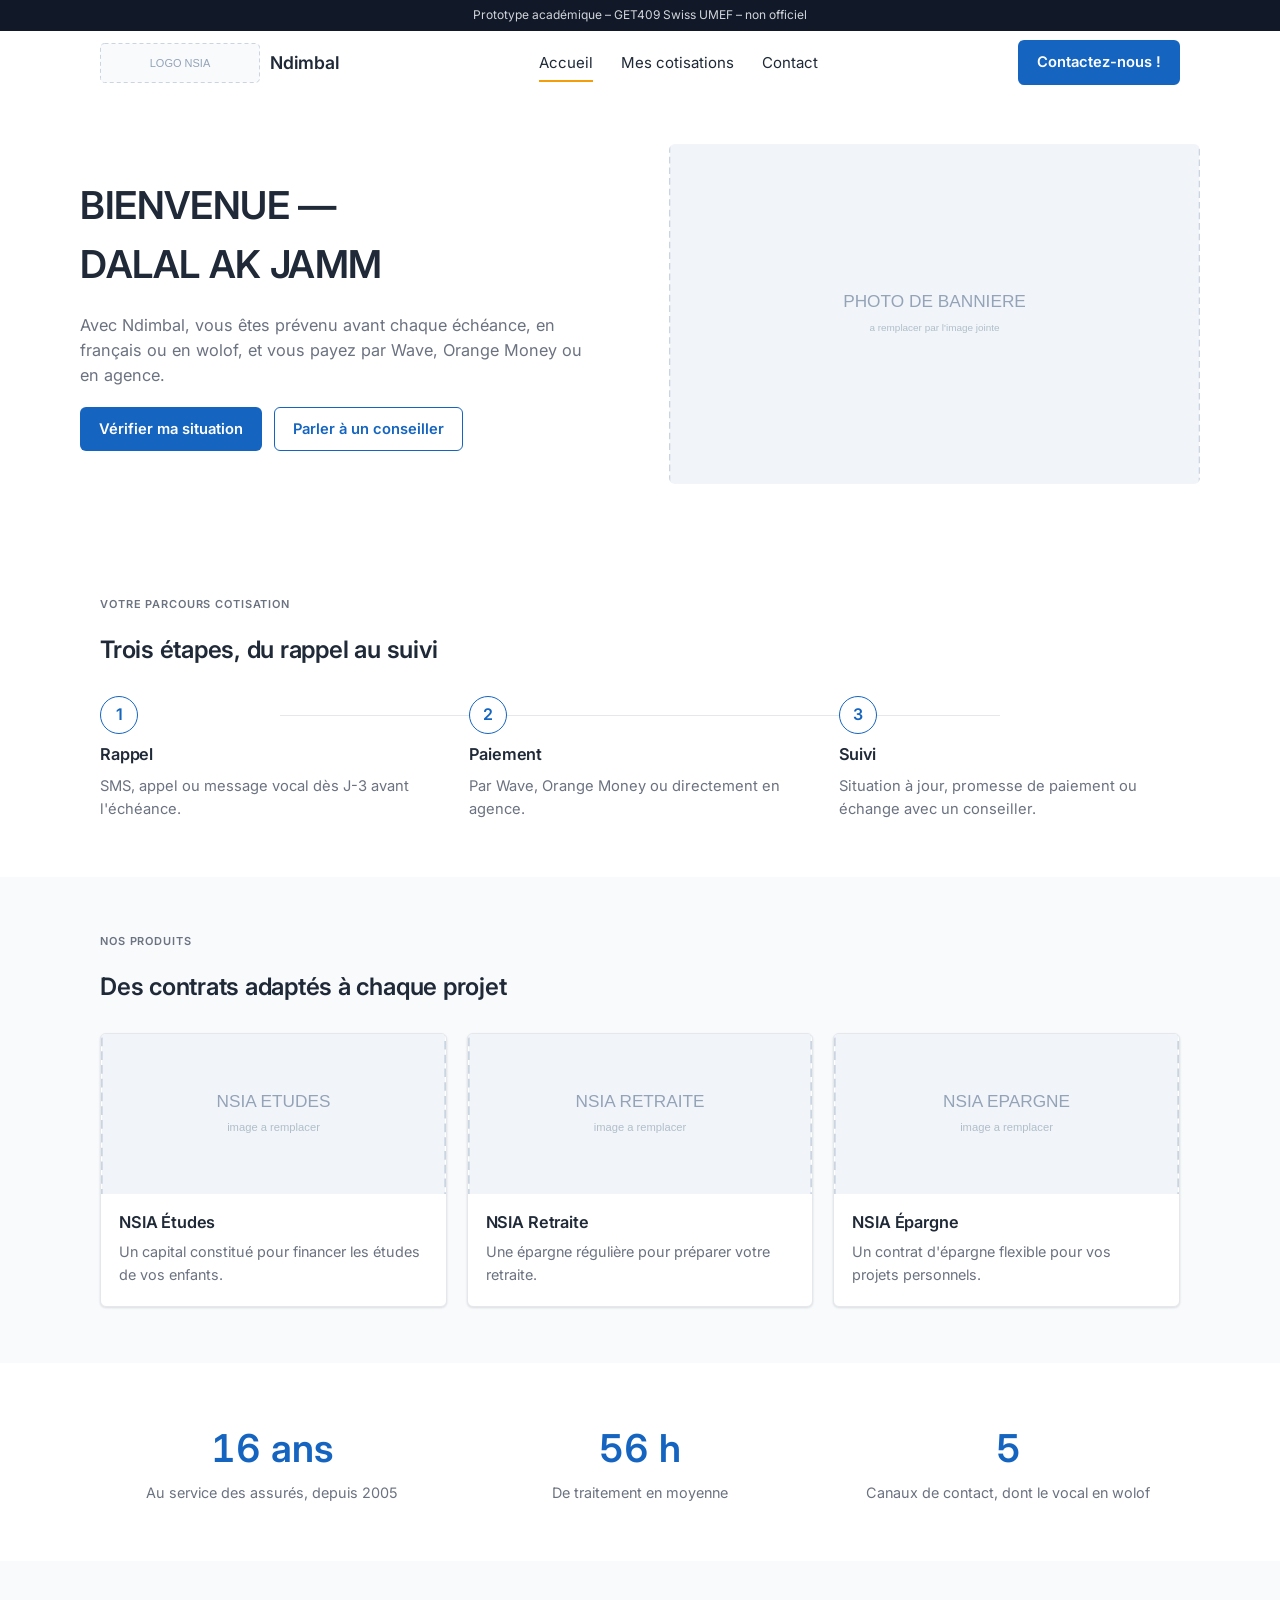
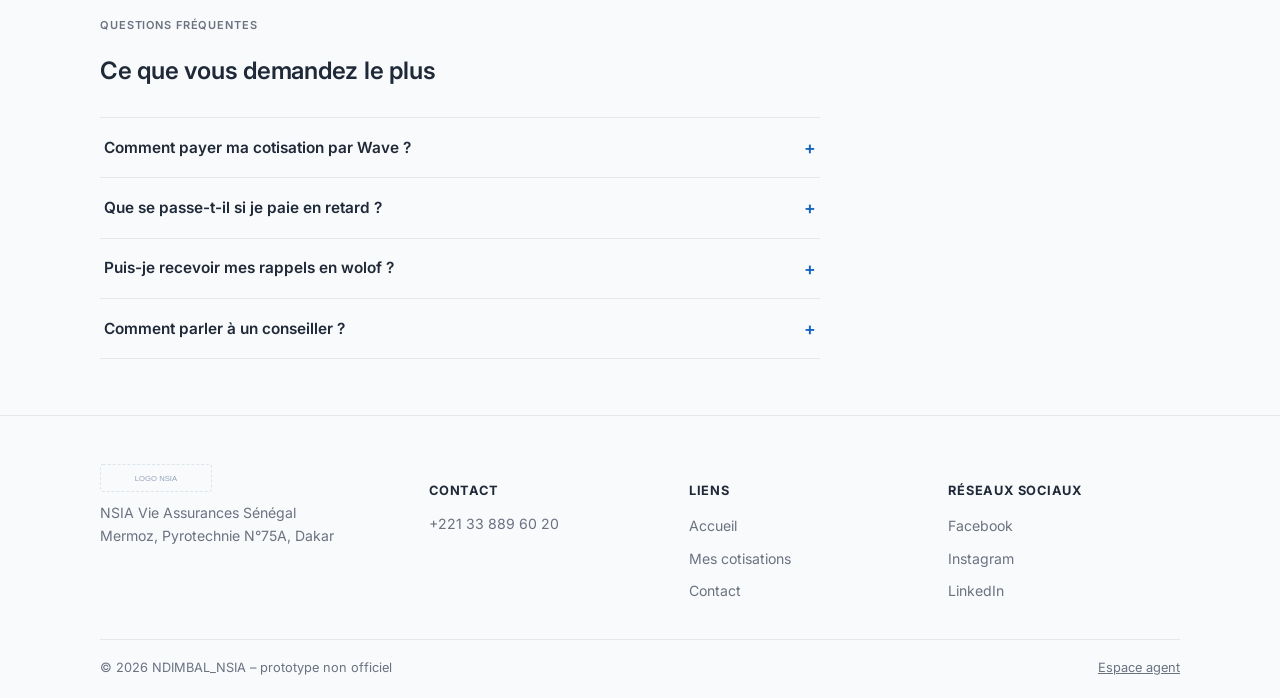
==== app/index.html @ c4be68d2 "Ajout de l'application Ndimbal NSIA" ====
<!doctype html>
<html lang="fr">
<head>
<meta charset="utf-8">
<meta name="viewport" content="width=device-width, initial-scale=1">
<title>Ndimbal — accueil</title>
<link rel="preconnect" href="https://fonts.googleapis.com">
<link rel="preconnect" href="https://fonts.gstatic.com" crossorigin>
<link rel="stylesheet" href="https://fonts.googleapis.com/css2?family=Inter:wght@400;500;600&display=swap">
<link rel="stylesheet" href="assets/css/styles.css">
</head>
<body>

<div class="proto-bar">Prototype académique – GET409 Swiss UMEF – non officiel</div>

<header class="site">
  <div class="container site-header-inner">
    <a class="brand" href="index.html">
      <img src="assets/img/logo-nsia.svg" alt="Logo NSIA Vie Assurances" loading="lazy">
      <span>Ndimbal</span>
    </a>
    <nav class="main-nav" aria-label="Navigation principale">
      <a href="index.html" aria-current="page">Accueil</a>
      <a href="cotisations.html">Mes cotisations</a>
      <a href="contact.html">Contact</a>
    </nav>
    <div class="header-actions">
      <a class="btn btn-primary" href="contact.html">Contactez-nous !</a>
      <button class="burger" aria-label="Ouvrir le menu"><span></span><span></span><span></span></button>
    </div>
  </div>
</header>

<div class="mobile-menu">
  <div class="mobile-menu__backdrop"></div>
  <div class="mobile-menu__panel">
    <div class="mobile-menu__head">
      <span class="brand"><img src="assets/img/logo-nsia.svg" alt="Logo NSIA Vie Assurances" loading="lazy"><span>Ndimbal</span></span>
      <button class="mobile-menu__close" aria-label="Fermer le menu">&times;</button>
    </div>
    <nav aria-label="Navigation mobile">
      <a href="index.html">Accueil</a>
      <a href="cotisations.html">Mes cotisations</a>
      <a href="contact.html">Contact</a>
    </nav>
    <a class="btn btn-primary" href="contact.html">Contactez-nous !</a>
  </div>
</div>

<main>

  <section class="hero container">
    <div class="hero-grid">
      <div class="hero-text reveal">
        <h1>BIENVENUE — DALAL AK JAMM</h1>
        <p class="lede">Avec Ndimbal, vous êtes prévenu avant chaque échéance, en français ou en wolof, et vous payez par Wave, Orange Money ou en agence.</p>
        <div class="hero-actions">
          <a class="btn btn-primary" href="cotisations.html">Vérifier ma situation</a>
          <a class="btn btn-outline" href="contact.html">Parler à un conseiller</a>
        </div>
      </div>
      <div class="hero-media reveal">
        <img src="assets/img/banniere-hero.svg" alt="Emplacement de la photo de bannière : une cliente NSIA consultant son contrat" loading="lazy">
      </div>
    </div>
  </section>

  <section class="section">
    <div class="container">
      <div class="section-head reveal">
        <p class="eyebrow">Votre parcours cotisation</p>
        <h2>Trois étapes, du rappel au suivi</h2>
      </div>
      <div class="parcours">
        <div class="step reveal">
          <span class="step-num">1</span>
          <h3>Rappel</h3>
          <p>SMS, appel ou message vocal dès J-3 avant l'échéance.</p>
        </div>
        <div class="step reveal">
          <span class="step-num">2</span>
          <h3>Paiement</h3>
          <p>Par Wave, Orange Money ou directement en agence.</p>
        </div>
        <div class="step reveal">
          <span class="step-num">3</span>
          <h3>Suivi</h3>
          <p>Situation à jour, promesse de paiement ou échange avec un conseiller.</p>
        </div>
      </div>
    </div>
  </section>

  <section class="section section--alt">
    <div class="container">
      <div class="section-head reveal">
        <p class="eyebrow">Nos produits</p>
        <h2>Des contrats adaptés à chaque projet</h2>
      </div>
      <div class="produits">
        <article class="produit-card reveal">
          <img src="assets/img/produit-etudes.svg" alt="Emplacement de l'image du produit NSIA Études" loading="lazy">
          <div class="produit-card__body">
            <h3>NSIA Études</h3>
            <p>Un capital constitué pour financer les études de vos enfants.</p>
          </div>
        </article>
        <article class="produit-card reveal">
          <img src="assets/img/produit-retraite.svg" alt="Emplacement de l'image du produit NSIA Retraite" loading="lazy">
          <div class="produit-card__body">
            <h3>NSIA Retraite</h3>
            <p>Une épargne régulière pour préparer votre retraite.</p>
          </div>
        </article>
        <article class="produit-card reveal">
          <img src="assets/img/produit-epargne.svg" alt="Emplacement de l'image du produit NSIA Épargne" loading="lazy">
          <div class="produit-card__body">
            <h3>NSIA Épargne</h3>
            <p>Un contrat d'épargne flexible pour vos projets personnels.</p>
          </div>
        </article>
      </div>
    </div>
  </section>

  <section class="section">
    <div class="container">
      <div class="chiffres">
        <div class="chiffre reveal">
          <div class="valeur" data-count="20" data-suffix=" ans">0</div>
          <p class="label">Au service des assurés, depuis 2005</p>
        </div>
        <div class="chiffre reveal">
          <div class="valeur" data-count="72" data-suffix=" h">0</div>
          <p class="label">De traitement en moyenne</p>
        </div>
        <div class="chiffre reveal">
          <div class="valeur" data-count="6" data-suffix="">0</div>
          <p class="label">Canaux de contact, dont le vocal en wolof</p>
        </div>
      </div>
    </div>
  </section>

  <section class="section section--alt">
    <div class="container">
      <div class="section-head reveal">
        <p class="eyebrow">Questions fréquentes</p>
        <h2>Ce que vous demandez le plus</h2>
      </div>
      <div class="faq reveal">
        <details class="faq-item">
          <summary>Comment payer ma cotisation par Wave ?</summary>
          <p>Ouvrez l'application Wave, choisissez « Payer une facture », puis sélectionnez NSIA Vie Assurances et indiquez votre numéro de police. Vous recevez une confirmation immédiate.</p>
        </details>
        <details class="faq-item">
          <summary>Que se passe-t-il si je paie en retard ?</summary>
          <p>Vous recevez des rappels par le canal choisi. En cas de retard prolongé, un conseiller vous contacte pour convenir d'un échéancier. Le contrat peut être suspendu en l'absence de paiement ou d'accord.</p>
        </details>
        <details class="faq-item">
          <summary>Puis-je recevoir mes rappels en wolof ?</summary>
          <p>Oui. Choisissez « vocal wolof » comme moyen de contact préféré, dans l'application ou auprès d'un conseiller.</p>
        </details>
        <details class="faq-item">
          <summary>Comment parler à un conseiller ?</summary>
          <p>Depuis la page Contact, remplissez le formulaire en indiquant votre moyen préféré, ou appelez directement le +221 33 889 60 20.</p>
        </details>
      </div>
    </div>
  </section>

</main>

<footer class="site">
  <div class="container">
    <div class="footer-grid">
      <div class="footer-brand">
        <img src="assets/img/logo-nsia.svg" alt="Logo NSIA Vie Assurances" loading="lazy">
        <address>NSIA Vie Assurances Sénégal<br>Mermoz, Pyrotechnie N°75A, Dakar</address>
      </div>
      <div>
        <h4>Contact</h4>
        <p>+221 33 889 60 20</p>
      </div>
      <div>
        <h4>Liens</h4>
        <ul>
          <li><a href="index.html">Accueil</a></li>
          <li><a href="cotisations.html">Mes cotisations</a></li>
          <li><a href="contact.html">Contact</a></li>
        </ul>
      </div>
      <div>
        <h4>Réseaux sociaux</h4>
        <ul>
          <li><a href="#">Facebook</a></li>
          <li><a href="#">Instagram</a></li>
          <li><a href="#">LinkedIn</a></li>
        </ul>
      </div>
    </div>
    <div class="footer-bottom">
      <span>© 2026 NDIMBAL_NSIA – prototype non officiel</span>
      <a href="agent.html">Espace agent</a>
    </div>
  </div>
</footer>

<script src="assets/js/app.js"></script>
</body>
</html>
---- app/assets/css/styles.css ----
/* Ndimbal — design system (voir cahier des charges) */

:root {
  --color-primary: #1565C0;
  --color-primary-dark: #0D47A1;
  --color-secondary: #FFFFFF;
  --color-accent: #F59E0B;
  --color-text: #1F2937;
  --color-muted: #6B7280;
  --bg-a: #FFFFFF;
  --bg-b: #F8FAFC;
  --bg-hover: #F3F4F6;
  --border: #E5E7EB;
  --status-ok-text: #047857;
  --status-ok-bg: #ECFDF5;
  --status-late-text: #B91C1C;
  --status-late-bg: #FEF2F2;
  --radius: 6px;
  --radius-sm: 4px;
  --shadow: 0 1px 2px rgba(31, 41, 55, .06), 0 1px 3px rgba(31, 41, 55, .08);
  --header-h: 64px;
}

* { box-sizing: border-box; }

html { scroll-behavior: smooth; }

body {
  margin: 0;
  background: var(--bg-a);
  color: var(--color-text);
  font-family: "Inter", -apple-system, "Segoe UI", Roboto, system-ui, sans-serif;
  font-size: 16px;
  line-height: 1.55;
  -webkit-font-smoothing: antialiased;
}

h1, h2, h3 { font-weight: 600; letter-spacing: -.01em; margin: 0; }

p { margin: 0; }

a { color: inherit; }

img { max-width: 100%; display: block; }

button { font-family: inherit; cursor: pointer; }

.amount {
  white-space: nowrap;
  font-variant-numeric: tabular-nums;
}

.container {
  max-width: 1120px;
  margin: 0 auto;
  padding: 0 20px;
}

.section {
  padding: 56px 0;
}

.section--alt { background: var(--bg-b); }

.eyebrow {
  font-size: 11px;
  font-weight: 600;
  letter-spacing: .08em;
  text-transform: uppercase;
  color: var(--color-muted);
  margin: 0 0 10px;
}

/* ---------- bandeau prototype ---------- */

.proto-bar {
  background: #111827;
  color: #D1D5DB;
  text-align: center;
  font-size: 12px;
  padding: 6px 12px;
}

/* ---------- header ---------- */

header.site {
  position: sticky;
  top: 0;
  z-index: 40;
  background: var(--color-secondary);
  border-bottom: 1px solid transparent;
  transition: border-color 200ms ease, box-shadow 200ms ease;
}

header.site.is-scrolled {
  border-color: var(--border);
  box-shadow: 0 1px 2px rgba(31, 41, 55, .05);
}

.site-header-inner {
  height: var(--header-h);
  display: flex;
  align-items: center;
  justify-content: space-between;
  gap: 16px;
}

.brand {
  display: flex;
  align-items: center;
  gap: 10px;
  text-decoration: none;
  color: var(--color-text);
}

.brand img { height: 40px; width: auto; }

.brand span {
  font-size: 1.1rem;
  font-weight: 600;
  letter-spacing: -.01em;
}

nav.main-nav {
  display: none;
  align-items: center;
  gap: 28px;
}

nav.main-nav a {
  position: relative;
  text-decoration: none;
  color: var(--color-text);
  font-size: .94rem;
  padding: 8px 0;
}

nav.main-nav a::after {
  content: "";
  position: absolute;
  left: 0;
  right: 0;
  bottom: 0;
  height: 2px;
  background: var(--color-accent);
  transform: scaleX(0);
  transform-origin: left;
  transition: transform 200ms ease;
}

nav.main-nav a:hover::after,
nav.main-nav a[aria-current="page"]::after {
  transform: scaleX(1);
}

.header-actions {
  display: flex;
  align-items: center;
  gap: 12px;
}

.btn {
  display: inline-flex;
  align-items: center;
  justify-content: center;
  gap: 8px;
  border: 1px solid transparent;
  border-radius: var(--radius);
  padding: 10px 18px;
  font-size: .92rem;
  font-weight: 600;
  text-decoration: none;
  transition: background-color 150ms ease, transform 150ms ease, border-color 150ms ease, color 150ms ease;
  white-space: nowrap;
}

.btn:active { transform: scale(.98); }

.btn-primary {
  background: var(--color-primary);
  color: var(--color-secondary);
}

.btn-primary:hover { background: var(--color-primary-dark); }

.btn-outline {
  background: transparent;
  border-color: var(--color-primary);
  color: var(--color-primary);
}

.btn-outline:hover { background: var(--bg-b); }

.btn-ghost {
  background: transparent;
  color: var(--color-text);
  border-color: var(--border);
}

.btn-ghost:hover { background: var(--bg-b); }

.btn-sm { padding: 7px 12px; font-size: .82rem; }

.burger {
  display: inline-flex;
  flex-direction: column;
  justify-content: center;
  gap: 4px;
  width: 36px;
  height: 36px;
  border: 1px solid var(--border);
  border-radius: var(--radius-sm);
  background: var(--color-secondary);
}

.burger span {
  display: block;
  height: 2px;
  margin: 0 8px;
  background: var(--color-text);
}

@media (min-width: 768px) {
  nav.main-nav { display: flex; }
  .burger { display: none; }
}

/* ---------- menu mobile ---------- */

.mobile-menu {
  position: fixed;
  inset: 0;
  z-index: 50;
  visibility: hidden;
}

.mobile-menu__backdrop {
  position: absolute;
  inset: 0;
  background: rgba(17, 24, 39, .35);
  opacity: 0;
  transition: opacity 200ms ease;
}

.mobile-menu__panel {
  position: absolute;
  top: 0;
  right: 0;
  bottom: 0;
  width: min(78vw, 320px);
  background: var(--color-secondary);
  box-shadow: -8px 0 24px rgba(17, 24, 39, .12);
  transform: translateX(100%);
  transition: transform 220ms ease;
  padding: 20px;
  display: flex;
  flex-direction: column;
  gap: 18px;
}

.mobile-menu.is-open { visibility: visible; }
.mobile-menu.is-open .mobile-menu__backdrop { opacity: 1; }
.mobile-menu.is-open .mobile-menu__panel { transform: translateX(0); }

.mobile-menu__head {
  display: flex;
  align-items: center;
  justify-content: space-between;
}

.mobile-menu__close {
  border: none;
  background: transparent;
  font-size: 1.3rem;
  line-height: 1;
  color: var(--color-muted);
  padding: 4px 8px;
}

.mobile-menu nav {
  display: grid;
  gap: 4px;
}

.mobile-menu nav a {
  text-decoration: none;
  color: var(--color-text);
  font-size: 1rem;
  padding: 10px 4px;
  border-bottom: 1px solid var(--border);
}

/* ---------- reveal on scroll ---------- */

.reveal {
  opacity: 0;
  transform: translateY(12px);
  transition: opacity 300ms ease, transform 300ms ease;
}

.reveal.in-view { opacity: 1; transform: none; }

/* ---------- hero ---------- */

.hero {
  padding: 48px 0 56px;
}

.hero-grid {
  display: grid;
  gap: 32px;
}

.hero-text {
  display: grid;
  gap: 18px;
}

.hero h1 {
  font-size: clamp(1.7rem, 5vw, 2.4rem);
  text-wrap: balance;
}

.hero p.lede {
  color: var(--color-muted);
  font-size: 1.02rem;
  max-width: 52ch;
}

.hero-actions {
  display: flex;
  flex-wrap: wrap;
  gap: 12px;
}

.hero-media { order: -1; }

.hero-media img {
  width: 100%;
  height: 240px;
  object-fit: cover;
  border-radius: 6px;
}

@media (min-width: 768px) {
  .hero-grid {
    grid-template-columns: 1.05fr 1fr;
    align-items: center;
  }
  .hero-text { order: 1; }
  .hero-media { order: 2; }
  .hero-media img { height: 340px; }
}

/* ---------- parcours ---------- */

.parcours {
  display: grid;
  gap: 28px;
  position: relative;
  counter-reset: step;
}

@media (min-width: 768px) {
  .parcours {
    grid-template-columns: repeat(3, 1fr);
  }
  .parcours::before {
    content: "";
    position: absolute;
    top: 19px;
    left: calc(100% / 6);
    right: calc(100% / 6);
    height: 1px;
    background: var(--border);
    z-index: 0;
  }
}

.step {
  position: relative;
  z-index: 1;
  display: grid;
  gap: 8px;
}

.step-num {
  width: 38px;
  height: 38px;
  border-radius: 50%;
  background: var(--color-secondary);
  border: 1px solid var(--color-primary);
  color: var(--color-primary);
  font-weight: 600;
  display: flex;
  align-items: center;
  justify-content: center;
}

.step h3 { font-size: 1.02rem; }
.step p { color: var(--color-muted); font-size: .92rem; }

/* ---------- produits ---------- */

.section-head {
  display: grid;
  gap: 8px;
  margin-bottom: 28px;
  max-width: 60ch;
}

.produits {
  display: grid;
  gap: 20px;
}

@media (min-width: 768px) {
  .produits { grid-template-columns: repeat(3, 1fr); }
}

.produit-card {
  border: 1px solid var(--border);
  border-radius: var(--radius);
  background: var(--color-secondary);
  overflow: hidden;
  box-shadow: var(--shadow);
  transition: background-color 150ms ease;
}

.produit-card:hover { background: var(--bg-hover); }

.produit-card img {
  width: 100%;
  height: 160px;
  object-fit: cover;
}

.produit-card__body {
  padding: 16px 18px 20px;
  display: grid;
  gap: 6px;
}

.produit-card__body h3 { font-size: 1.02rem; }
.produit-card__body p { color: var(--color-muted); font-size: .9rem; }

/* ---------- chiffres clefs ---------- */

.chiffres {
  display: grid;
  gap: 24px;
  text-align: center;
}

@media (min-width: 768px) {
  .chiffres { grid-template-columns: repeat(3, 1fr); }
}

.chiffre .valeur {
  font-size: clamp(1.8rem, 5vw, 2.4rem);
  font-weight: 600;
  color: var(--color-primary);
  font-variant-numeric: tabular-nums;
}

.chiffre .label {
  color: var(--color-muted);
  font-size: .9rem;
  margin-top: 4px;
}

/* ---------- FAQ ---------- */

.faq { display: grid; gap: 0; max-width: 72ch; }

.faq-item { border-bottom: 1px solid var(--border); }
.faq-item:first-child { border-top: 1px solid var(--border); }

.faq-item summary {
  list-style: none;
  cursor: pointer;
  display: flex;
  align-items: center;
  justify-content: space-between;
  gap: 16px;
  padding: 16px 4px;
  font-weight: 600;
  font-size: .96rem;
}

.faq-item summary::-webkit-details-marker { display: none; }

.faq-item summary::after {
  content: "+";
  color: var(--color-primary);
  font-weight: 600;
  font-size: 1.1rem;
  flex: none;
}

.faq-item[open] summary::after { content: "\2212"; }

.faq-item p {
  padding: 0 4px 16px;
  color: var(--color-muted);
  font-size: .92rem;
  max-width: 64ch;
}

/* ---------- footer ---------- */

footer.site {
  background: var(--bg-b);
  border-top: 1px solid var(--border);
  padding: 48px 0 20px;
}

.footer-grid {
  display: grid;
  gap: 28px;
}

@media (min-width: 768px) {
  .footer-grid { grid-template-columns: 1.3fr 1fr 1fr 1fr; }
}

.footer-brand img { height: 28px; margin-bottom: 10px; }

.footer-grid address,
.footer-grid p {
  font-style: normal;
  color: var(--color-muted);
  font-size: .88rem;
  line-height: 1.6;
}

.footer-grid h4 {
  font-size: .8rem;
  text-transform: uppercase;
  letter-spacing: .06em;
  color: var(--color-text);
  margin-bottom: 12px;
}

.footer-grid ul {
  list-style: none;
  margin: 0;
  padding: 0;
  display: grid;
  gap: 8px;
}

.footer-grid ul a {
  text-decoration: none;
  color: var(--color-muted);
  font-size: .88rem;
}

.footer-grid ul a:hover { color: var(--color-primary); }

.footer-bottom {
  margin-top: 36px;
  padding-top: 18px;
  border-top: 1px solid var(--border);
  display: flex;
  flex-wrap: wrap;
  gap: 12px;
  justify-content: space-between;
  font-size: .8rem;
  color: var(--color-muted);
}

.footer-bottom a { color: var(--color-muted); }
.footer-bottom a:hover { color: var(--color-primary); }

/* ---------- bannieres pages interieures ---------- */

.page-banner {
  position: relative;
  height: 168px;
  display: flex;
  align-items: flex-end;
  overflow: hidden;
}

.page-banner img {
  position: absolute;
  inset: 0;
  width: 100%;
  height: 100%;
  object-fit: cover;
}

.page-banner__veil {
  position: absolute;
  inset: 0;
  background: var(--color-primary);
  opacity: .85;
}

.page-banner__content {
  position: relative;
  z-index: 1;
  color: var(--color-secondary);
  padding: 22px 0;
  width: 100%;
}

.breadcrumb {
  font-size: .82rem;
  opacity: .85;
  margin-bottom: 6px;
}

.breadcrumb a { color: var(--color-secondary); text-decoration: none; }
.breadcrumb a:hover { text-decoration: underline; }

.page-banner h1 { font-size: clamp(1.3rem, 4vw, 1.7rem); }

/* ---------- bloc demo ---------- */

.demo-note {
  font-size: .8rem;
  color: var(--color-muted);
  background: var(--bg-b);
  border: 1px solid var(--border);
  border-radius: var(--radius-sm);
  padding: 8px 12px;
  display: inline-block;
}

/* ---------- resume cotisations ---------- */

.resume {
  display: grid;
  gap: 16px;
  margin: 24px 0 32px;
}

@media (min-width: 768px) {
  .resume { grid-template-columns: repeat(3, 1fr); }
}

.resume-card {
  border: 1px solid var(--border);
  border-radius: var(--radius);
  background: var(--color-secondary);
  padding: 18px 20px;
  box-shadow: var(--shadow);
}

.resume-card .label {
  font-size: .82rem;
  color: var(--color-muted);
}

.resume-card .valeur {
  font-size: 1.6rem;
  font-weight: 600;
  margin-top: 4px;
  font-variant-numeric: tabular-nums;
}

.resume-card .valeur.danger { color: var(--status-late-text); }

/* ---------- filtres ---------- */

.filters-row {
  display: flex;
  flex-wrap: wrap;
  align-items: center;
  justify-content: space-between;
  gap: 12px;
  margin-bottom: 18px;
}

.filters {
  display: flex;
  flex-wrap: wrap;
  gap: 8px;
}

.filter-btn {
  border: 1px solid var(--border);
  background: var(--color-secondary);
  color: var(--color-text);
  border-radius: 999px;
  padding: 7px 14px;
  font-size: .84rem;
  transition: border-color 150ms ease, color 150ms ease;
}

.filter-btn[aria-pressed="true"] {
  border-color: var(--color-accent);
  color: var(--color-primary-dark);
  font-weight: 600;
}

.filters-count {
  font-size: .84rem;
  color: var(--color-muted);
}

/* ---------- statut pill ---------- */

.status-pill {
  display: inline-flex;
  align-items: center;
  gap: 6px;
  min-width: 96px;
  justify-content: center;
  white-space: nowrap;
  font-size: 13px;
  font-weight: 500;
  border-radius: var(--radius-sm);
  padding: 5px 10px;
}

.status-pill .dot {
  width: 7px;
  height: 7px;
  border-radius: 50%;
  flex: none;
}

.status-pill.ok { color: var(--status-ok-text); background: var(--status-ok-bg); }
.status-pill.ok .dot { background: var(--status-ok-text); }

.status-pill.late { color: var(--status-late-text); background: var(--status-late-bg); }
.status-pill.late .dot {
  background: var(--status-late-text);
  animation: pulse-dot 1.6s ease-in-out infinite;
}

@keyframes pulse-dot {
  0%, 100% { opacity: 1; }
  50% { opacity: .35; }
}

/* ---------- tableau cotisations (desktop) ---------- */

.table-wrap {
  border: 1px solid var(--border);
  border-radius: var(--radius);
  overflow: hidden;
  background: var(--color-secondary);
  display: none;
}

@media (min-width: 768px) {
  .table-wrap { display: block; overflow-x: auto; }
}

table.contrats {
  width: 100%;
  border-collapse: collapse;
  min-width: 760px;
}

table.contrats th {
  text-align: left;
  font-size: .78rem;
  text-transform: uppercase;
  letter-spacing: .04em;
  color: var(--color-muted);
  background: var(--bg-b);
  padding: 12px 16px;
  border-bottom: 1px solid var(--border);
}

table.contrats th.num,
table.contrats td.num { text-align: right; }

table.contrats th.centre,
table.contrats td.centre { text-align: center; }

table.contrats td {
  padding: 14px 16px;
  border-bottom: 1px solid var(--border);
  vertical-align: middle;
  font-size: .92rem;
}

table.contrats tbody tr { transition: background-color 150ms ease; }
table.contrats tbody tr:hover { background: var(--bg-hover); }
table.contrats tbody tr:last-child td { border-bottom: none; }

.produit-cell {
  display: flex;
  align-items: center;
  gap: 10px;
}

.produit-cell img {
  width: 40px;
  height: 40px;
  border-radius: var(--radius-sm);
  object-fit: cover;
  flex: none;
}

.solde.danger { color: var(--status-late-text); font-weight: 600; }
.solde.neutre { color: var(--color-muted); }

.actions-cell {
  display: flex;
  align-items: center;
  gap: 12px;
  justify-content: flex-end;
  white-space: nowrap;
}

.actions-cell .link-promesse {
  color: var(--color-primary);
  font-size: .85rem;
  text-decoration: none;
  background: none;
  border: none;
  padding: 0;
}

.actions-cell .link-promesse:hover { text-decoration: underline; }

.actions-tiret { color: var(--color-muted); }

/* ---------- cartes cotisations (mobile) ---------- */

.cards-wrap {
  display: grid;
  gap: 12px;
}

@media (min-width: 768px) {
  .cards-wrap { display: none; }
}

.contrat-card {
  border: 1px solid var(--border);
  border-radius: var(--radius);
  background: var(--color-secondary);
  padding: 16px;
  box-shadow: var(--shadow);
  display: grid;
  gap: 12px;
  transition: background-color 150ms ease;
}

.contrat-card:hover { background: var(--bg-hover); }

.contrat-card__head {
  display: flex;
  align-items: center;
  justify-content: space-between;
  gap: 10px;
}

.contrat-card__head .nom { font-weight: 600; }

.contrat-card__meta {
  color: var(--color-muted);
  font-size: .84rem;
  display: flex;
  align-items: center;
  gap: 8px;
}

.contrat-card__meta img {
  width: 24px;
  height: 24px;
  border-radius: 4px;
  object-fit: cover;
}

.contrat-card__grid {
  display: grid;
  grid-template-columns: repeat(2, 1fr);
  gap: 10px;
  font-size: .86rem;
}

.contrat-card__grid .label {
  color: var(--color-muted);
  font-size: .74rem;
  text-transform: uppercase;
  letter-spacing: .03em;
}

.contrat-card__actions {
  display: flex;
  gap: 10px;
}

.contrat-card__actions .btn { flex: 1; }

.fade-in {
  animation: fade-in-up 260ms ease both;
}

@keyframes fade-in-up {
  from { opacity: 0; transform: translateY(6px); }
  to { opacity: 1; transform: none; }
}

/* ---------- modale ---------- */

.modal-layer {
  position: fixed;
  inset: 0;
  z-index: 60;
  display: none;
  align-items: center;
  justify-content: center;
  padding: 20px;
}

.modal-layer.is-open { display: flex; }

.modal-backdrop {
  position: absolute;
  inset: 0;
  background: rgba(17, 24, 39, .4);
}

.modal-box {
  position: relative;
  background: var(--color-secondary);
  border-radius: var(--radius);
  padding: 24px;
  max-width: 420px;
  width: 100%;
  box-shadow: 0 20px 40px rgba(17, 24, 39, .18);
  display: grid;
  gap: 14px;
}

.modal-box h3 { font-size: 1.1rem; }

.modal-box p { color: var(--color-muted); font-size: .9rem; }

.modal-field { display: grid; gap: 6px; }

.modal-field label { font-size: .84rem; font-weight: 600; }

.modal-actions {
  display: flex;
  justify-content: flex-end;
  gap: 10px;
  margin-top: 4px;
}

/* ---------- formulaires ---------- */

.field { display: grid; gap: 6px; margin-bottom: 16px; }

.field label { font-size: .88rem; font-weight: 600; }

.field .optional { font-weight: 400; color: var(--color-muted); }

input[type="text"],
input[type="email"],
input[type="tel"],
input[type="date"],
input[type="password"],
select,
textarea {
  font-family: inherit;
  font-size: .94rem;
  padding: 10px 12px;
  border: 1px solid var(--border);
  border-radius: var(--radius-sm);
  color: var(--color-text);
  background: var(--color-secondary);
  transition: border-color 150ms ease;
}

input:focus,
select:focus,
textarea:focus {
  outline: none;
  border-color: var(--color-primary);
}

textarea { resize: vertical; min-height: 110px; }

fieldset {
  border: none;
  margin: 0;
  padding: 0;
}

fieldset legend {
  font-size: .88rem;
  font-weight: 600;
  margin-bottom: 8px;
  padding: 0;
}

.radio-row {
  display: flex;
  flex-wrap: wrap;
  gap: 14px;
}

.radio-row label {
  display: flex;
  align-items: center;
  gap: 6px;
  font-size: .88rem;
  font-weight: 400;
}

.contact-grid {
  display: grid;
  gap: 32px;
}

@media (min-width: 768px) {
  .contact-grid { grid-template-columns: 1.4fr 1fr; }
}

.contact-side {
  border: 1px solid var(--border);
  border-radius: var(--radius);
  padding: 20px;
  background: var(--bg-b);
  align-self: start;
  display: grid;
  gap: 6px;
}

.contact-side h3 { font-size: 1rem; margin-bottom: 6px; }
.contact-side p { color: var(--color-muted); font-size: .9rem; }

/* ---------- toast ---------- */

.toast-layer {
  position: fixed;
  left: 0;
  right: 0;
  bottom: 20px;
  display: flex;
  justify-content: center;
  z-index: 70;
  pointer-events: none;
}

.toast {
  background: #111827;
  color: #F9FAFB;
  padding: 12px 18px;
  border-radius: var(--radius);
  font-size: .88rem;
  box-shadow: 0 10px 24px rgba(17, 24, 39, .2);
  transform: translateY(120%);
  opacity: 0;
  transition: transform 260ms ease, opacity 260ms ease;
}

.toast.is-visible { transform: translateY(0); opacity: 1; }

/* ---------- espace agent ---------- */

.agent-shell { min-height: 100vh; background: var(--bg-b); }

.agent-login {
  min-height: 100vh;
  display: flex;
  align-items: center;
  justify-content: center;
  padding: 20px;
}

.agent-login-box {
  width: 100%;
  max-width: 380px;
  background: var(--color-secondary);
  border: 1px solid var(--border);
  border-radius: var(--radius);
  padding: 28px;
  box-shadow: var(--shadow);
  display: grid;
  gap: 16px;
}

.agent-login-box .brand { justify-content: center; margin-bottom: 4px; }

.agent-topbar {
  background: var(--color-secondary);
  border-bottom: 1px solid var(--border);
  padding: 14px 0;
}

.agent-topbar .container {
  display: flex;
  align-items: center;
  justify-content: space-between;
  gap: 16px;
}

.agent-main { padding: 28px 0 60px; }

.agent-counters {
  display: grid;
  gap: 14px;
  margin-bottom: 28px;
}

@media (min-width: 768px) {
  .agent-counters { grid-template-columns: repeat(4, 1fr); }
}

.counter-card {
  background: var(--color-secondary);
  border: 1px solid var(--border);
  border-radius: var(--radius);
  padding: 16px 18px;
  box-shadow: var(--shadow);
}

.counter-card .valeur {
  font-size: 1.5rem;
  font-weight: 600;
  color: var(--color-primary);
  font-variant-numeric: tabular-nums;
}

.counter-card .label { color: var(--color-muted); font-size: .8rem; margin-top: 2px; }

.agent-toolbar {
  display: flex;
  flex-wrap: wrap;
  align-items: center;
  justify-content: space-between;
  gap: 12px;
  margin-bottom: 16px;
}

.agent-filters {
  display: flex;
  flex-wrap: wrap;
  gap: 10px;
}

.agent-filters select {
  font-size: .84rem;
  padding: 7px 10px;
}

.table-wrap.agent-table { display: block; }

table.agent {
  width: 100%;
  border-collapse: collapse;
  min-width: 820px;
}

table.agent th {
  text-align: left;
  font-size: .76rem;
  text-transform: uppercase;
  letter-spacing: .04em;
  color: var(--color-muted);
  background: var(--bg-b);
  padding: 11px 14px;
  border-bottom: 1px solid var(--border);
}

table.agent td {
  padding: 12px 14px;
  border-bottom: 1px solid var(--border);
  font-size: .88rem;
  vertical-align: middle;
}

table.agent tbody tr { transition: background-color 150ms ease; }
table.agent tbody tr:hover { background: var(--bg-hover); }

table.agent select {
  font-size: .82rem;
  padding: 5px 8px;
}

.type-tag {
  font-size: .76rem;
  color: var(--color-muted);
  background: var(--bg-b);
  border: 1px solid var(--border);
  border-radius: 999px;
  padding: 3px 9px;
}

/* ---------- reduced motion ---------- */

@media (prefers-reduced-motion: reduce) {
  *, *::before, *::after {
    animation: none !important;
    transition: none !important;
    scroll-behavior: auto !important;
  }
}
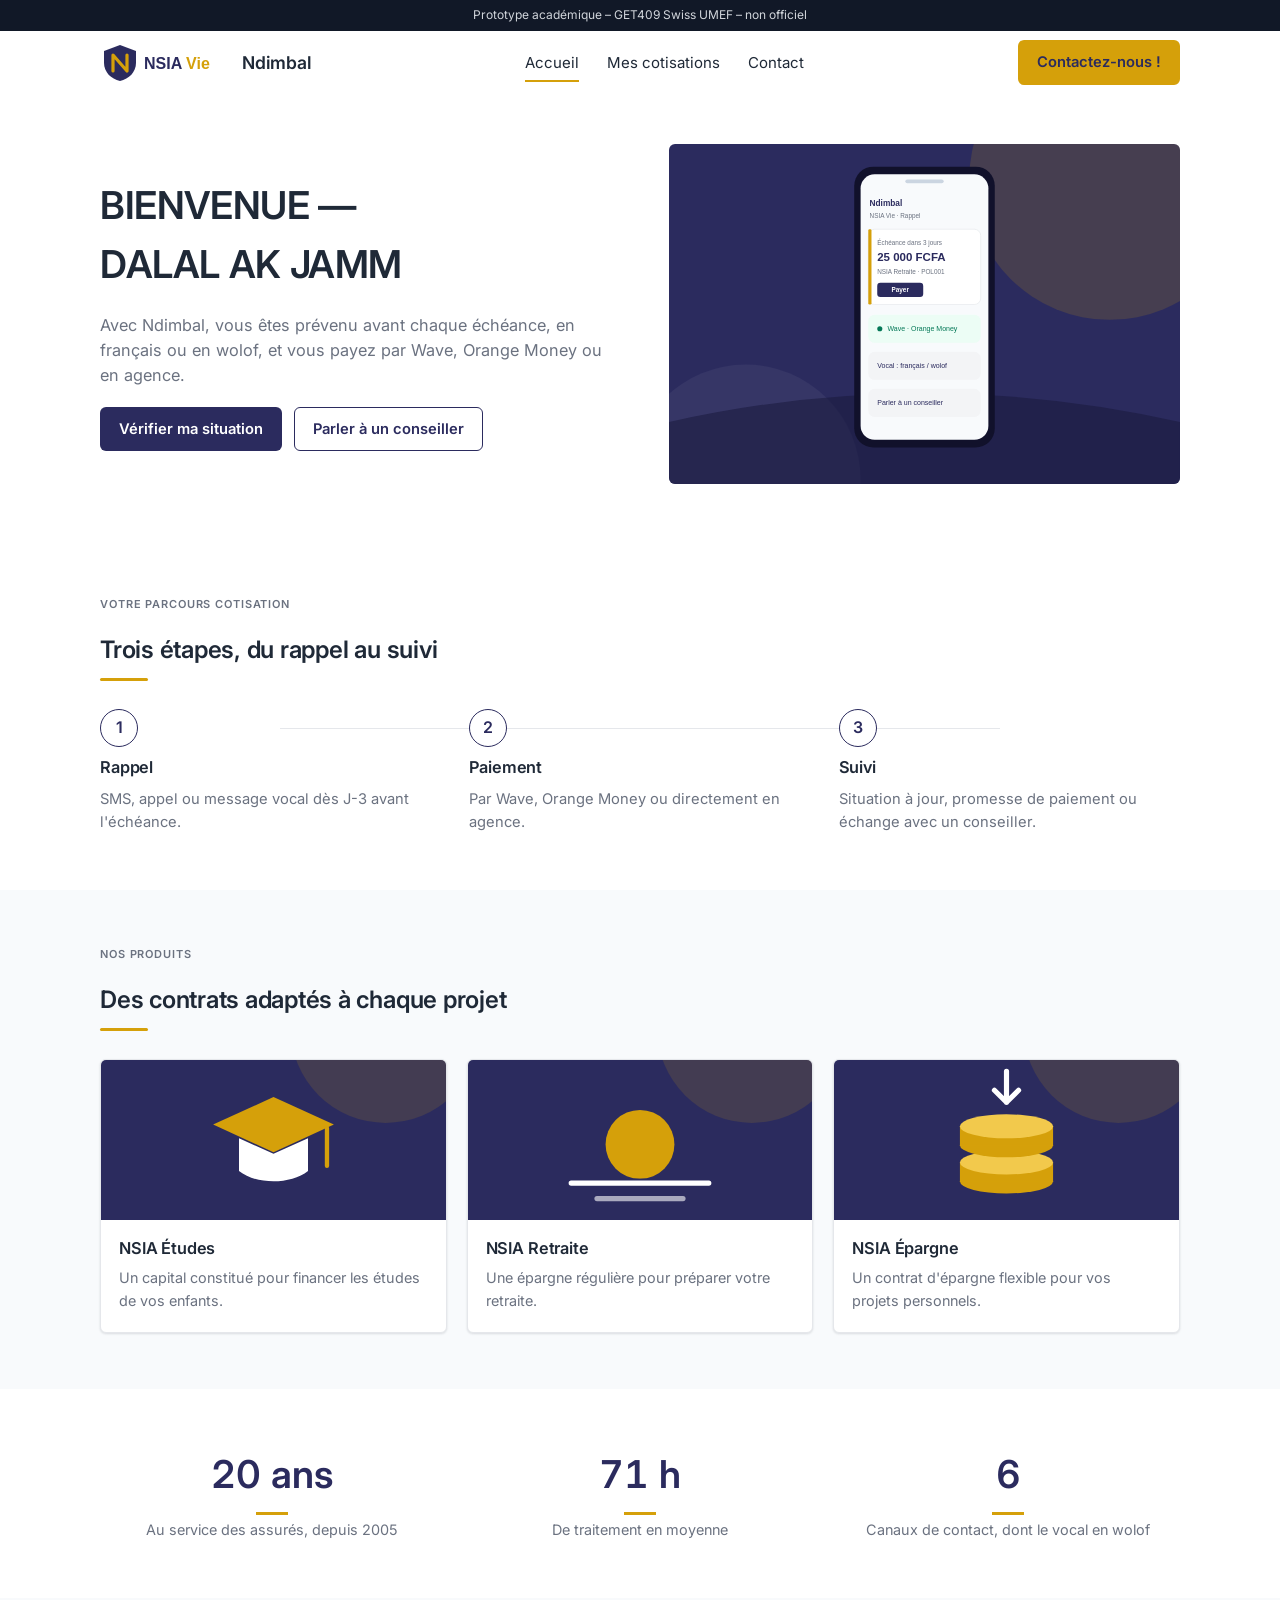
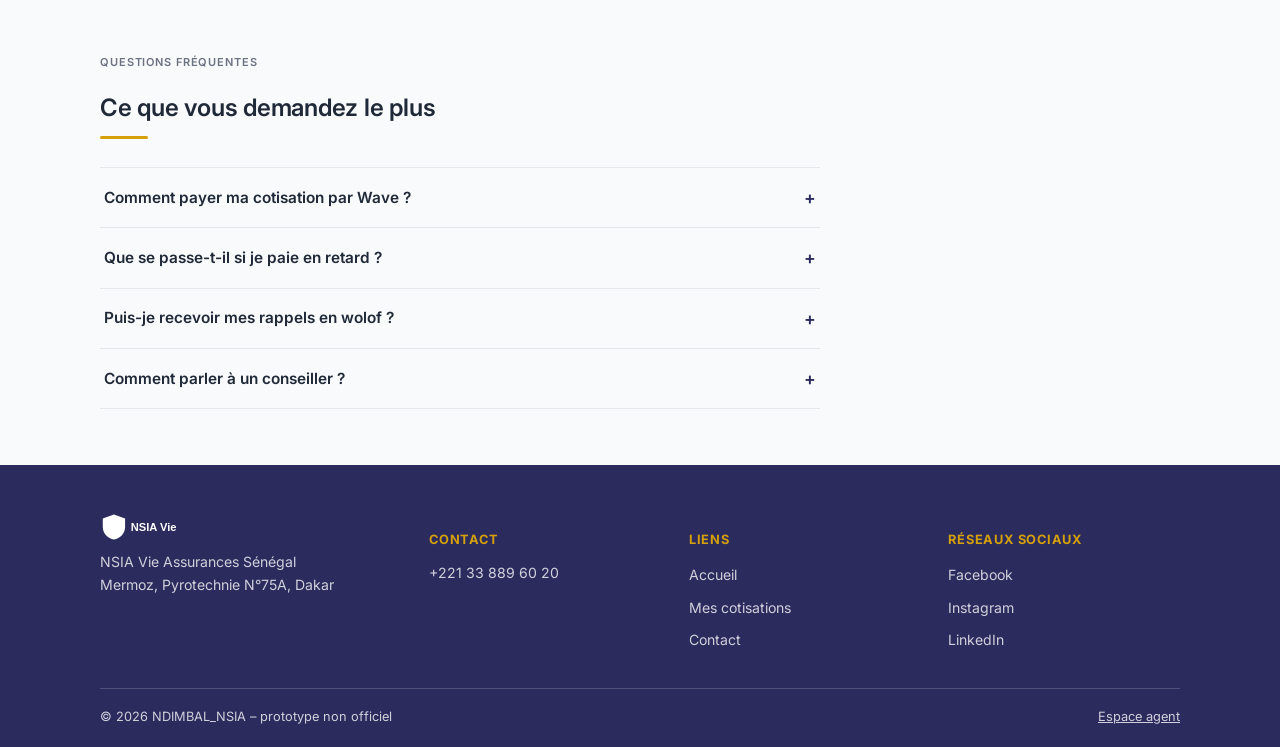
==== commit 7a1d1ba8: "Ndimbal : couleurs NSIA, visuels et mise en page corrigée - Couleurs NSIA : bleu #2B2B5E et jaune #D" ====
--- a/app/index.html
+++ b/app/index.html
@@ -60,7 +60,7 @@
         </div>
       </div>
       <div class="hero-media reveal">
-        <img src="assets/img/banniere-hero.svg" alt="Emplacement de la photo de bannière : une cliente NSIA consultant son contrat" loading="lazy">
+        <img src="assets/img/banniere-hero.svg" alt="Rappel d'échéance Ndimbal affiché sur un smartphone" loading="lazy">
       </div>
     </div>
   </section>
@@ -99,21 +99,21 @@
       </div>
       <div class="produits">
         <article class="produit-card reveal">
-          <img src="assets/img/produit-etudes.svg" alt="Emplacement de l'image du produit NSIA Études" loading="lazy">
+          <img src="assets/img/produit-etudes.svg" alt="NSIA Études" loading="lazy">
           <div class="produit-card__body">
             <h3>NSIA Études</h3>
             <p>Un capital constitué pour financer les études de vos enfants.</p>
           </div>
         </article>
         <article class="produit-card reveal">
-          <img src="assets/img/produit-retraite.svg" alt="Emplacement de l'image du produit NSIA Retraite" loading="lazy">
+          <img src="assets/img/produit-retraite.svg" alt="NSIA Retraite" loading="lazy">
           <div class="produit-card__body">
             <h3>NSIA Retraite</h3>
             <p>Une épargne régulière pour préparer votre retraite.</p>
           </div>
         </article>
         <article class="produit-card reveal">
-          <img src="assets/img/produit-epargne.svg" alt="Emplacement de l'image du produit NSIA Épargne" loading="lazy">
+          <img src="assets/img/produit-epargne.svg" alt="NSIA Épargne" loading="lazy">
           <div class="produit-card__body">
             <h3>NSIA Épargne</h3>
             <p>Un contrat d'épargne flexible pour vos projets personnels.</p>
--- a/app/assets/css/styles.css
+++ b/app/assets/css/styles.css
@@ -1,10 +1,10 @@
 /* Ndimbal — design system (voir cahier des charges) */
 
 :root {
-  --color-primary: #1565C0;
-  --color-primary-dark: #0D47A1;
+  --color-primary: #2B2B5E;
+  --color-primary-dark: #1C1C40;
   --color-secondary: #FFFFFF;
-  --color-accent: #F59E0B;
+  --color-accent: #D5A00A;
   --color-text: #1F2937;
   --color-muted: #6B7280;
   --bg-a: #FFFFFF;
@@ -303,7 +303,8 @@
 /* ---------- hero ---------- */
 
 .hero {
-  padding: 48px 0 56px;
+  padding-top: 48px;
+  padding-bottom: 56px;
 }
 
 .hero-grid {
@@ -602,7 +603,8 @@
   position: relative;
   z-index: 1;
   color: var(--color-secondary);
-  padding: 22px 0;
+  padding-top: 22px;
+  padding-bottom: 22px;
   width: 100%;
 }
 
@@ -1097,7 +1099,7 @@
   gap: 16px;
 }
 
-.agent-main { padding: 28px 0 60px; }
+.agent-main { padding-top: 28px; padding-bottom: 60px; }
 
 .agent-counters {
   display: grid;
@@ -1198,3 +1200,21 @@
     scroll-behavior: auto !important;
   }
 }
+
+/* ---------- identite NSIA (bleu #2B2B5E / jaune #D5A00A) ---------- */
+.header-actions .btn-primary,
+.mobile-menu__panel .btn-primary { background: var(--color-accent); color: var(--color-primary); }
+.header-actions .btn-primary:hover,
+.mobile-menu__panel .btn-primary:hover { background: #B88A08; }
+.section-head h2::after { content: ""; display: block; width: 48px; height: 3px; margin-top: 10px; background: var(--color-accent); border-radius: 2px; }
+.chiffre .valeur { color: var(--color-primary); }
+.chiffre .valeur::after { content: ""; display: block; width: 32px; height: 3px; margin: 8px auto 0; background: var(--color-accent); }
+footer.site { background: var(--color-primary); border-top: 0; }
+footer.site .footer-grid address, footer.site .footer-grid p, footer.site .footer-grid ul a, footer.site .footer-bottom, footer.site .footer-bottom a { color: rgba(255,255,255,.78); }
+footer.site .footer-grid h4 { color: var(--color-accent); }
+footer.site .footer-grid ul a:hover, footer.site .footer-bottom a:hover { color: #fff; }
+footer.site .footer-bottom { border-top-color: rgba(255,255,255,.18); }
+footer.site .footer-brand img { filter: brightness(0) invert(1); }
+@media (max-width: 767px) {
+  .header-actions .btn-primary { display: none; }
+}
